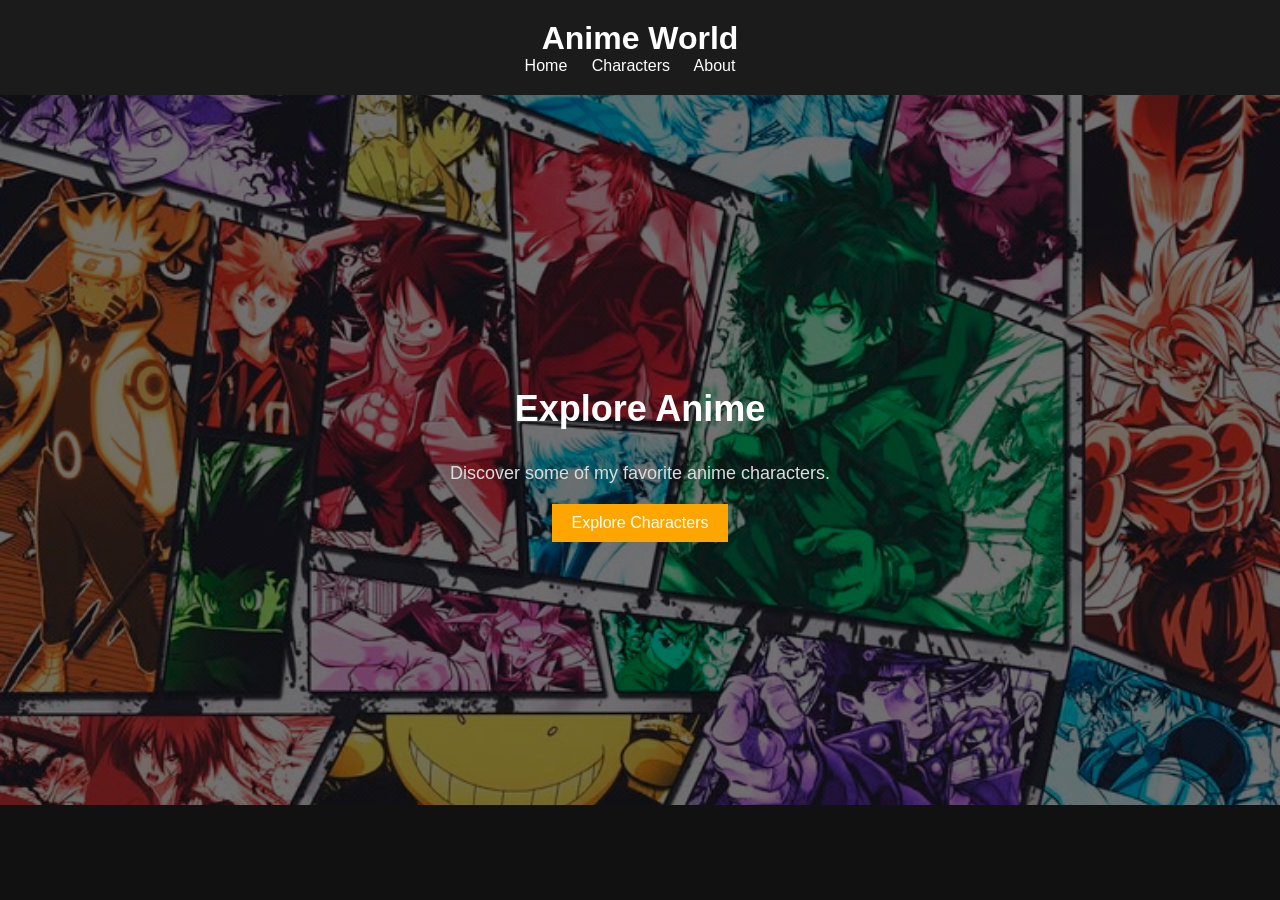
==== index.html @ 78b743f8 "Initial commit" ====
<!DOCTYPE html>
<html>

<head>
    <title>Anime World</title>
    <link rel="stylesheet" href="style.css">
</head>

<body>
    <header>
        <h1>Anime World</h1>
        <nav>
            <a href="index.html">Home</a>
            <a href="characters.html">Characters</a>
            <a href="about.html">About</a>
        </nav>
    </header>
    <main>
        <section class="hero">
            <h2>Explore Anime</h2>
            <p>Discover some of my favorite anime characters.</p>
            <a href="characters.html"><button>Explore Characters</button></a>
        </section>
    </main>
</body>
</html>
---- style.css ----
body {
    background-color: #111;
    color: white;
    font-family: Arial, sans-serif;
    margin: 0;
}

header {
    text-align: center;
    background-color: #1b1b1b;
    padding: 20px;
}

h1 {
    font-size: 32px;
    margin: 0;
}

nav a {
    color: white;
    text-decoration: none;
    margin-right: 20px;
}

nav a:hover {
    color: orange;
}

main > .hero {
    min-height: 70vh;
    background-image: linear-gradient(rgba(0,0,0,0.55), rgba(0,0,0,0.55)), url("backgrounds/anime-bg.jpg");
    background-size: cover;
    background-position: center;
    display: flex;
    flex-direction: column;
    justify-content: center;
    align-items: center;
    text-align: center;
    padding: 40px;
}

main > .hero h2 {
    font-size: 36px;
    margin-bottom: 15px;
}

main > .hero p {
    font-size: 18px;
    margin-bottom: 20px;
    color: #ddd;
}

button {
    background-color: orange;
    color: white;
    border: none;
    padding: 10px 20px;
    font-size: 16px;
    cursor: pointer;
}

button:hover {
    background-color: darkorange;
}

#characters {
    padding: 50px;
    text-align: center;
}

#characters h2 {
    font-size: 28px;
    margin-bottom: 20px;
}

.character {
    display: flex;
    justify-content: center;
    gap: 30px;
    flex-wrap: wrap;
    max-width: 1200px;
    margin: 0 auto;
}

.character-card {
    display: block;
    text-decoration: none;
    color: white;
    
    background-color: #1b1b1b;
    padding: 20px;
    border-radius: 10px;
    width: 250px;
    border: 1px solid #333;
    transition: transform 0.3s, box-shadow 0.3s, border-color 0.3s;
}

.character-card:hover {
    transform: translateY(-10px);
    box-shadow: 0 10px 20px rgba(0, 0, 0, 0.5);
    border-color: orange;
}
.character-card h3 {
    font-size: 20px;
    margin-top: 0;
}

.character-card img {
    width: 100%;
    height: 300px;
    object-fit: cover;
    border-radius: 8px;
    transition: transform 0.3s, box-shadow 0.3s;
}

.character-card p {
    color: #ccc;
    line-height: 1.5;
    font-size: 14px;
}
.luffy-hero {
    min-height: 90vh;
    background-image:linear-gradient(rgba(0, 0, 0, 0.45),rgba(0, 0, 0, 0.65)),url("image/luffy-gear5.gif");
    background-size: cover;
    background-position: center;
    background-repeat: no-repeat;
    position: relative;
}
.luffy-info {
    position: absolute;
    top: 40px;
    left: 40px;
    max-width: 400px;
}
.luffy-info h2 {
    font-size: 42px;
    margin-bottom: 10px;
}
.luffy-info p {
    font-size: 18px;
    line-height: 1.5;
}
.luffy-character {
    position: absolute;
    height: 70vh;
    width: auto;
    left: 50%;
    top: 50%;
    transform: translate(-50%, -50%);
    cursor: pointer;
    transition: transform 0.1s ease-out;
}
.luffy-about h2,
.luffy-abilities h2,
.luffy-dream h2,
.luffy-video h2 {
    font-size: 30px;

    margin-bottom: 20px;
}

.luffy-about p,
.luffy-dream p {
    color: #ccc;

    line-height: 1.7;

    font-size: 17px;
}


/* Abilities */

.ability {
    background-color: #1b1b1b;

    padding: 20px;

    margin: 15px 0;

    border-radius: 10px;

    border: 1px solid #333;
}

.ability h3 {
    margin-top: 0;

    color: orange;
}

.ability p {
    color: #ccc;

    line-height: 1.5;
}


/* Video */

.luffy-video iframe {
    max-width: 100%;

    border: none;

    border-radius: 10px;
}
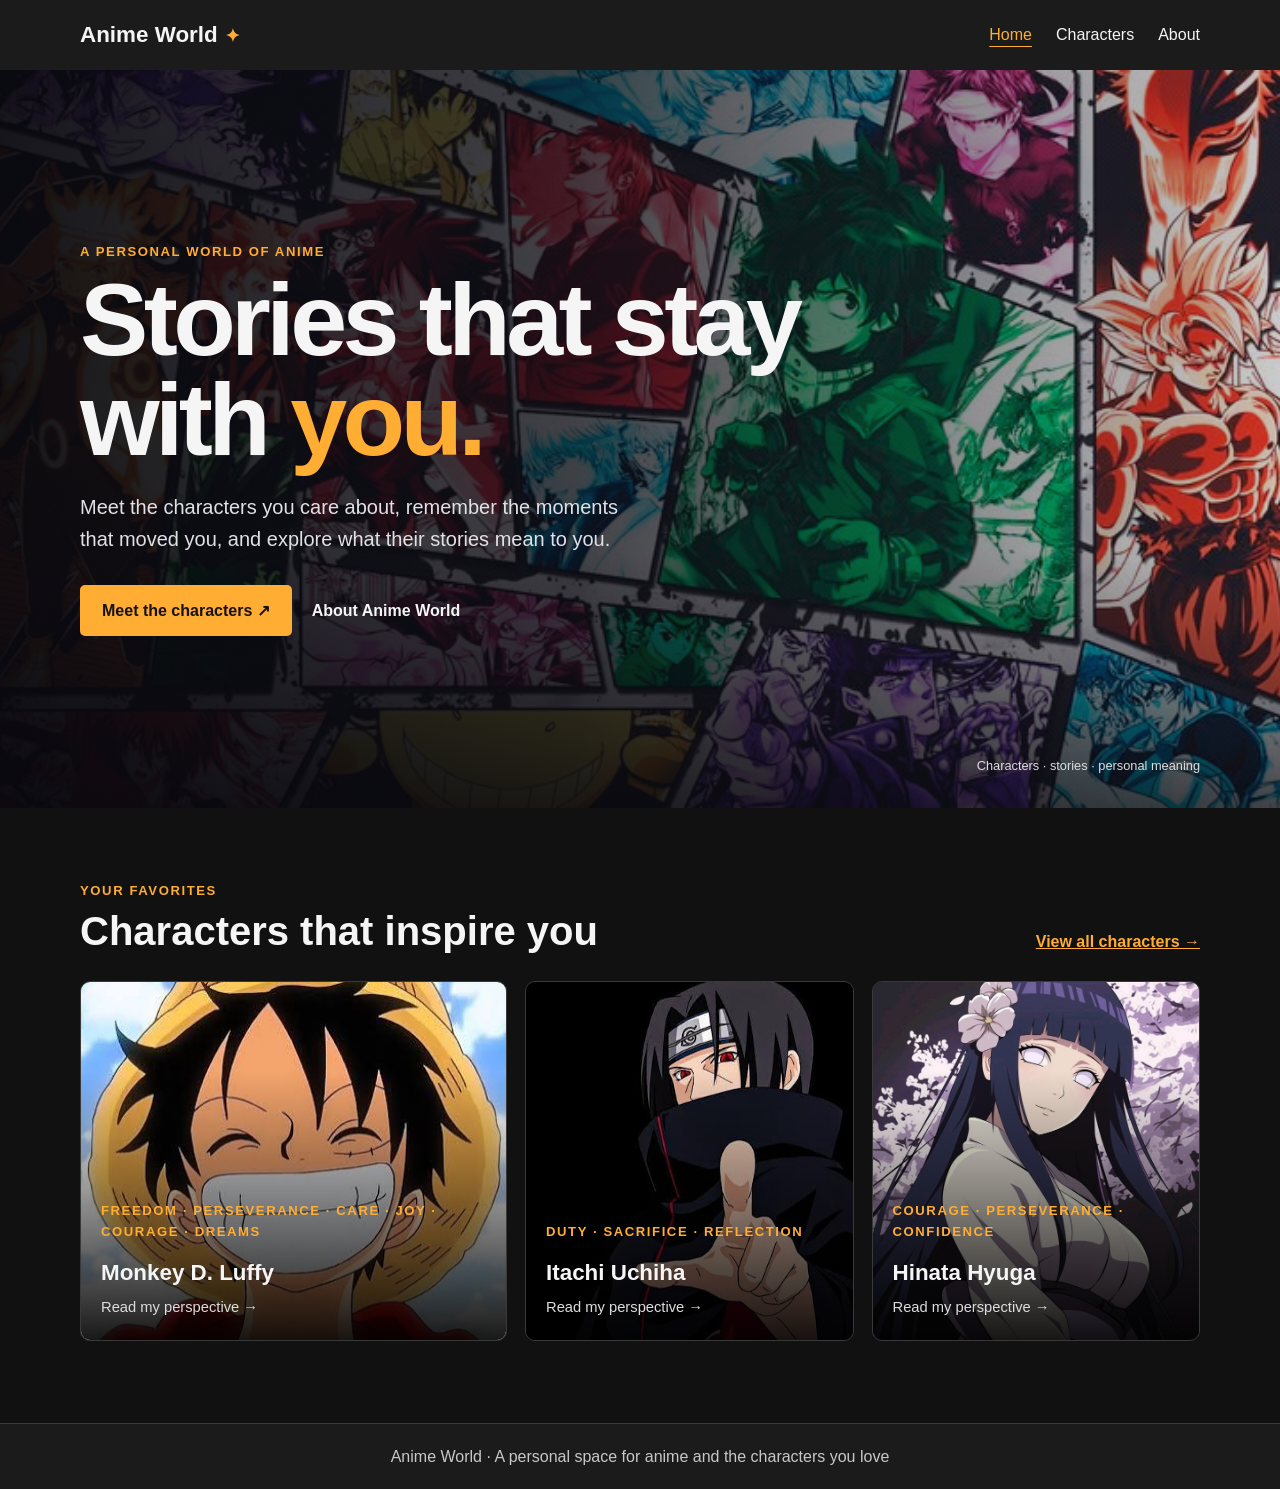
==== commit d6d23a58: "Update anime website with Hinata and Itachi pages" ====
--- a/index.html
+++ b/index.html
@@ -1,26 +1,38 @@
-<!DOCTYPE html>
-<html>
-
+<!doctype html>
+<html lang="en">
 <head>
-    <title>Anime World</title>
+    <meta charset="utf-8">
+    <meta name="viewport" content="width=device-width, initial-scale=1">
+    <meta name="description" content="A personal anime world about characters, stories, and the ideas that stay with us.">
+    <title>Anime World | Stories that stay with you</title>
     <link rel="stylesheet" href="style.css">
+    <script src="js/characters.js" defer></script>
+    <script src="js/app.js" defer></script>
 </head>
-
 <body>
-    <header>
-        <h1>Anime World</h1>
-        <nav>
-            <a href="index.html">Home</a>
-            <a href="characters.html">Characters</a>
-            <a href="about.html">About</a>
+    <a class="skip-link" href="#main-content">Skip to content</a>
+    <header class="site-header">
+        <a class="site-title" href="index.html">Anime World<span class="brand-mark" aria-hidden="true">✦</span></a>
+        <nav class="site-nav" aria-label="Main navigation">
+            <a href="index.html" aria-current="page">Home</a><a href="characters.html">Characters</a><a href="about.html">About</a>
         </nav>
     </header>
-    <main>
-        <section class="hero">
-            <h2>Explore Anime</h2>
-            <p>Discover some of my favorite anime characters.</p>
-            <a href="characters.html"><button>Explore Characters</button></a>
+    <main id="main-content">
+        <section class="cinematic-hero">
+            <div class="hero-shade"></div>
+            <div class="hero-content">
+                <p class="eyebrow">A personal world of anime</p>
+                <h1>Stories that stay<br>with <em>you.</em></h1>
+                <p>Meet the characters you care about, remember the moments that moved you, and explore what their stories mean to you.</p>
+                <div class="hero-actions"><a class="button-link" href="characters.html">Meet the characters <span aria-hidden="true">↗</span></a><a class="quiet-link" href="about.html">About Anime World</a></div>
+            </div>
+            <p class="hero-caption">Characters · stories · personal meaning</p>
+        </section>
+        <section class="home-section content-wrap" aria-labelledby="featured-title">
+            <div class="section-heading"><div><p class="eyebrow">Your favorites</p><h2 id="featured-title">Characters that inspire you</h2></div><a class="text-link" href="characters.html">View all characters <span aria-hidden="true">→</span></a></div>
+            <div class="featured-grid" data-featured-grid></div>
         </section>
     </main>
+    <footer class="site-footer"><p>Anime World · A personal space for anime and the characters you love</p></footer>
 </body>
-</html>+</html>
--- a/style.css
+++ b/style.css
@@ -1,207 +1,199 @@
-body {
-    background-color: #111;
-    color: white;
-    font-family: Arial, sans-serif;
-    margin: 0;
+:root {
+    color-scheme: dark;
+    --page: #111;
+    --surface: #1b1b1b;
+    --text: #f5f5f5;
+    --muted: #c8c8c8;
+    --accent: #ffad33;
+    --border: #393939;
+    --content-width: 1120px;
 }
 
-header {
-    text-align: center;
-    background-color: #1b1b1b;
-    padding: 20px;
+* { box-sizing: border-box; }
+html { scroll-behavior: smooth; }
+body {
+    min-width: 320px;
+    margin: 0;
+    background: var(--page);
+    color: var(--text);
+    font-family: Arial, Helvetica, sans-serif;
+    line-height: 1.6;
 }
+img { display: block; max-width: 100%; }
+a { color: var(--accent); }
+a:hover { color: #ffd08a; }
+a:focus-visible, button:focus-visible { outline: 3px solid #fff; outline-offset: 4px; }
 
-h1 {
-    font-size: 32px;
-    margin: 0;
+.skip-link {
+    position: absolute;
+    z-index: 10;
+    top: 8px;
+    left: 8px;
+    padding: 10px 14px;
+    transform: translateY(-150%);
+    background: #fff;
+    color: #111;
 }
+.skip-link:focus { transform: translateY(0); }
 
-nav a {
-    color: white;
+.site-header {
+    display: flex;
+    align-items: center;
+    justify-content: space-between;
+    gap: 24px;
+    padding: 16px max(24px, calc((100% - var(--content-width)) / 2));
+    background: #1b1b1b;
+}
+.site-title { color: var(--text); font-size: 1.4rem; font-weight: 700; text-decoration: none; }
+.brand-mark { margin-left: 7px; color: var(--accent); font-size: .8em; }
+.site-nav { display: flex; flex-wrap: wrap; gap: 8px 24px; }
+.site-nav a { padding: 6px 0; color: var(--text); text-decoration: none; }
+.site-nav a:hover, .site-nav a[aria-current="page"] { color: var(--accent); }
+.site-nav a[aria-current="page"] { text-decoration: underline; text-underline-offset: 6px; }
+
+.content-wrap { width: min(var(--content-width), calc(100% - 48px)); margin-inline: auto; }
+.page-content { min-height: calc(100vh - 150px); padding-block: 48px 72px; }
+.narrow-content { max-width: 760px; }
+.page-heading { max-width: 680px; margin: 0 auto 36px; text-align: center; }
+.page-heading h1 { margin: 0 0 12px; font-size: clamp(2rem, 5vw, 3rem); line-height: 1.15; }
+.page-heading > p:last-child { color: var(--muted); font-size: 1.1rem; }
+.page-heading-left { max-width: none; margin: 0 0 32px; text-align: left; }
+.eyebrow { margin: 0 0 8px; color: var(--accent); font-size: .82rem; font-weight: 700; letter-spacing: .12em; text-transform: uppercase; }
+.button-link {
+    display: inline-block;
+    padding: 11px 20px;
+    border: 2px solid var(--accent);
+    border-radius: 5px;
+    background: var(--accent);
+    color: #17110a;
+    font: inherit;
+    font-weight: 700;
     text-decoration: none;
-    margin-right: 20px;
 }
+.button-link:hover { border-color: #ffd08a; background: #ffd08a; color: #17110a; }
+.text-link { display: inline-block; margin-top: 8px; font-weight: 700; }
+.empty-state { padding: 36px; border: 1px dashed var(--border); border-radius: 8px; color: var(--muted); text-align: center; }
 
-nav a:hover {
-    color: orange;
+.cinematic-hero {
+    position: relative;
+    display: flex;
+    min-height: min(82vh, 780px);
+    align-items: center;
+    overflow: hidden;
+    padding: 72px max(24px, calc((100% - var(--content-width)) / 2));
+    background: url("backgrounds/anime-bg.jpg") center / cover no-repeat;
 }
+.hero-shade {
+    position: absolute;
+    inset: 0;
+    background: linear-gradient(90deg, rgb(8 8 14 / 94%) 0%, rgb(8 8 14 / 76%) 45%, rgb(8 8 14 / 20%) 100%), linear-gradient(0deg, rgb(8 8 14 / 70%), transparent 35%);
+}
+.hero-content { position: relative; z-index: 1; max-width: 740px; }
+.hero-content h1 { margin: 0 0 20px; font-size: clamp(3.1rem, 8vw, 6.5rem); line-height: .98; letter-spacing: -.045em; }
+.hero-content h1 em { color: var(--accent); font-style: normal; }
+.hero-content > p:not(.eyebrow) { max-width: 570px; margin: 0 0 30px; color: #e1e1e5; font-size: clamp(1.05rem, 2vw, 1.25rem); }
+.hero-actions { display: flex; flex-wrap: wrap; align-items: center; gap: 20px; }
+.quiet-link { color: var(--text); font-weight: 700; text-decoration: none; }
+.quiet-link:hover { color: var(--accent); }
+.hero-caption { position: absolute; right: max(24px, calc((100% - var(--content-width)) / 2)); bottom: 18px; z-index: 1; color: #ddd; font-size: .8rem; }
 
-main > .hero {
-    min-height: 70vh;
-    background-image: linear-gradient(rgba(0,0,0,0.55), rgba(0,0,0,0.55)), url("backgrounds/anime-bg.jpg");
-    background-size: cover;
-    background-position: center;
+.home-section { padding-block: 72px 82px; }
+.section-heading { display: flex; align-items: end; justify-content: space-between; gap: 20px; margin-bottom: 26px; }
+.section-heading h2 { margin: 0; font-size: clamp(1.7rem, 4vw, 2.5rem); line-height: 1.2; }
+.section-heading .eyebrow { margin-bottom: 6px; }
+.featured-grid { display: grid; grid-template-columns: 1.3fr 1fr 1fr; gap: 18px; }
+.featured-card {
+    position: relative;
+    display: block;
+    min-height: 360px;
+    overflow: hidden;
+    border: 1px solid var(--border);
+    border-radius: 10px;
+    background: var(--surface);
+    color: var(--text);
+    text-decoration: none;
+}
+.featured-card img { position: absolute; inset: 0; width: 100%; height: 100%; object-fit: cover; transition: transform .35s ease; }
+.featured-card:hover img { transform: scale(1.04); }
+.featured-card::after { position: absolute; inset: 25% 0 0; background: linear-gradient(transparent, rgb(0 0 0 / 90%)); content: ""; }
+.featured-overlay { position: absolute; right: 20px; bottom: 20px; left: 20px; z-index: 1; display: grid; gap: 5px; }
+.featured-overlay h3 { margin: 0; font-size: 1.4rem; }
+.featured-overlay > span:last-child { color: #ddd; font-size: .92rem; }
+.featured-card:hover { border-color: var(--accent); color: var(--text); }
+
+.character-grid { display: grid; grid-template-columns: repeat(auto-fit, minmax(min(100%, 250px), 1fr)); gap: 24px; }
+.character-card {
     display: flex;
+    overflow: hidden;
     flex-direction: column;
-    justify-content: center;
+    border: 1px solid var(--border);
+    border-radius: 10px;
+    background: var(--surface);
+    color: var(--text);
+    text-decoration: none;
+    transition: transform .2s ease, border-color .2s ease, box-shadow .2s ease;
+}
+.character-card:hover { transform: translateY(-4px); border-color: var(--accent); box-shadow: 0 12px 28px rgb(0 0 0 / 30%); color: var(--text); }
+.character-card img { width: 100%; height: 300px; object-fit: cover; }
+.card-copy { display: block; padding: 18px; }
+.card-title { display: block; margin: 0 0 8px; font-size: 1.25rem; font-weight: 700; }
+.card-description { display: block; margin: 0 0 16px; color: var(--muted); }
+.value-list { display: block; margin-bottom: 14px; color: var(--muted); font-size: .84rem; }
+.card-action { color: var(--accent); font-weight: 700; }
+
+.character-hero {
+    display: grid;
+    min-height: 540px;
+    grid-template-columns: minmax(0, 1fr) minmax(240px, .8fr);
     align-items: center;
-    text-align: center;
-    padding: 40px;
+    gap: 32px;
+    padding: 48px max(24px, calc((100% - var(--content-width)) / 2));
 }
+.luffy-hero { background: linear-gradient(90deg, rgb(0 0 0 / 85%), rgb(0 0 0 / 45%)), url("backgrounds/anime-bg.jpg") center / cover no-repeat; }
+.character-hero:not(.luffy-hero) { background: radial-gradient(ellipse at 75% 45%, #34291e 0%, #1a1a1d 48%, #111 100%); }
+.character-hero-copy { position: relative; z-index: 1; max-width: 560px; }
+.character-hero-copy h1 { margin: 0 0 14px; font-size: clamp(2.5rem, 5vw, 4rem); line-height: 1.1; }
+.character-hero-image { justify-self: center; width: auto; max-height: 470px; object-fit: contain; }
+.reflection-content { max-width: 900px; }
+.reflection-section { margin-block: 40px; }
+.reflection-section h2 { margin: 0 0 14px; font-size: clamp(1.5rem, 3vw, 2rem); line-height: 1.25; }
+.reflection-section p { max-width: 75ch; color: var(--muted); }
+.core-value-list { display: flex; flex-wrap: wrap; gap: 10px; margin: 0; padding: 0; list-style: none; }
+.core-value-list li { padding: 7px 12px; border: 1px solid var(--border); border-radius: 5px; background: var(--surface); color: var(--text); }
+.lesson-card { margin-top: 14px; padding: 22px; border: 1px solid var(--border); border-radius: 9px; background: var(--surface); }
+.lesson-card h3 { margin: 0 0 10px; color: var(--accent); }
+.lesson-card p:last-child { margin-bottom: 0; }
+.personal-reflection { padding: 24px; border-radius: 9px; background: #171717; }
+.back-link { margin-top: 40px; }
+.not-found { max-width: var(--content-width); min-height: 55vh; margin: auto; padding: 80px 24px; }
 
-main > .hero h2 {
-    font-size: 36px;
-    margin-bottom: 15px;
+.site-footer { padding: 20px 24px; border-top: 1px solid var(--border); background: var(--surface); color: var(--muted); text-align: center; }
+.site-footer p { margin: 0; }
+.site-footer a { color: var(--accent); }
+
+@media (max-width: 760px) {
+    .featured-grid { grid-template-columns: repeat(2, minmax(0, 1fr)); }
+    .featured-card:first-child { grid-column: 1 / -1; min-height: 320px; }
 }
-
-main > .hero p {
-    font-size: 18px;
-    margin-bottom: 20px;
-    color: #ddd;
+@media (max-width: 640px) {
+    .site-header { flex-direction: column; gap: 8px; padding: 14px 20px; }
+    .site-nav { justify-content: center; gap: 8px 20px; }
+    .content-wrap { width: min(100% - 36px, var(--content-width)); }
+    .page-content { padding-block: 36px 52px; }
+    .character-hero { min-height: auto; grid-template-columns: 1fr; gap: 12px; padding: 48px 24px 24px; text-align: center; }
+    .character-hero-copy { margin-inline: auto; }
+    .character-hero-image { max-height: 340px; }
+    .reflection-section { margin-block: 32px; }
 }
-
-button {
-    background-color: orange;
-    color: white;
-    border: none;
-    padding: 10px 20px;
-    font-size: 16px;
-    cursor: pointer;
+@media (max-width: 520px) {
+    .cinematic-hero { min-height: 72vh; padding: 60px 24px 84px; background-position: 58% center; }
+    .hero-shade { background: linear-gradient(90deg, rgb(8 8 14 / 88%), rgb(8 8 14 / 55%)), linear-gradient(0deg, rgb(8 8 14 / 75%), transparent 60%); }
+    .hero-caption { right: 24px; bottom: 12px; left: 24px; }
+    .home-section { padding-block: 50px 60px; }
+    .section-heading { align-items: start; flex-direction: column; }
+    .featured-grid { grid-template-columns: 1fr; }
+    .featured-card, .featured-card:first-child { min-height: 300px; grid-column: auto; }
 }
-
-button:hover {
-    background-color: darkorange;
+@media (prefers-reduced-motion: reduce) {
+    *, *::before, *::after { scroll-behavior: auto !important; transition-duration: .01ms !important; }
 }
-
-#characters {
-    padding: 50px;
-    text-align: center;
-}
-
-#characters h2 {
-    font-size: 28px;
-    margin-bottom: 20px;
-}
-
-.character {
-    display: flex;
-    justify-content: center;
-    gap: 30px;
-    flex-wrap: wrap;
-    max-width: 1200px;
-    margin: 0 auto;
-}
-
-.character-card {
-    display: block;
-    text-decoration: none;
-    color: white;
-    
-    background-color: #1b1b1b;
-    padding: 20px;
-    border-radius: 10px;
-    width: 250px;
-    border: 1px solid #333;
-    transition: transform 0.3s, box-shadow 0.3s, border-color 0.3s;
-}
-
-.character-card:hover {
-    transform: translateY(-10px);
-    box-shadow: 0 10px 20px rgba(0, 0, 0, 0.5);
-    border-color: orange;
-}
-.character-card h3 {
-    font-size: 20px;
-    margin-top: 0;
-}
-
-.character-card img {
-    width: 100%;
-    height: 300px;
-    object-fit: cover;
-    border-radius: 8px;
-    transition: transform 0.3s, box-shadow 0.3s;
-}
-
-.character-card p {
-    color: #ccc;
-    line-height: 1.5;
-    font-size: 14px;
-}
-.luffy-hero {
-    min-height: 90vh;
-    background-image:linear-gradient(rgba(0, 0, 0, 0.45),rgba(0, 0, 0, 0.65)),url("image/luffy-gear5.gif");
-    background-size: cover;
-    background-position: center;
-    background-repeat: no-repeat;
-    position: relative;
-}
-.luffy-info {
-    position: absolute;
-    top: 40px;
-    left: 40px;
-    max-width: 400px;
-}
-.luffy-info h2 {
-    font-size: 42px;
-    margin-bottom: 10px;
-}
-.luffy-info p {
-    font-size: 18px;
-    line-height: 1.5;
-}
-.luffy-character {
-    position: absolute;
-    height: 70vh;
-    width: auto;
-    left: 50%;
-    top: 50%;
-    transform: translate(-50%, -50%);
-    cursor: pointer;
-    transition: transform 0.1s ease-out;
-}
-.luffy-about h2,
-.luffy-abilities h2,
-.luffy-dream h2,
-.luffy-video h2 {
-    font-size: 30px;
-
-    margin-bottom: 20px;
-}
-
-.luffy-about p,
-.luffy-dream p {
-    color: #ccc;
-
-    line-height: 1.7;
-
-    font-size: 17px;
-}
-
-
-/* Abilities */
-
-.ability {
-    background-color: #1b1b1b;
-
-    padding: 20px;
-
-    margin: 15px 0;
-
-    border-radius: 10px;
-
-    border: 1px solid #333;
-}
-
-.ability h3 {
-    margin-top: 0;
-
-    color: orange;
-}
-
-.ability p {
-    color: #ccc;
-
-    line-height: 1.5;
-}
-
-
-/* Video */
-
-.luffy-video iframe {
-    max-width: 100%;
-
-    border: none;
-
-    border-radius: 10px;
-}
